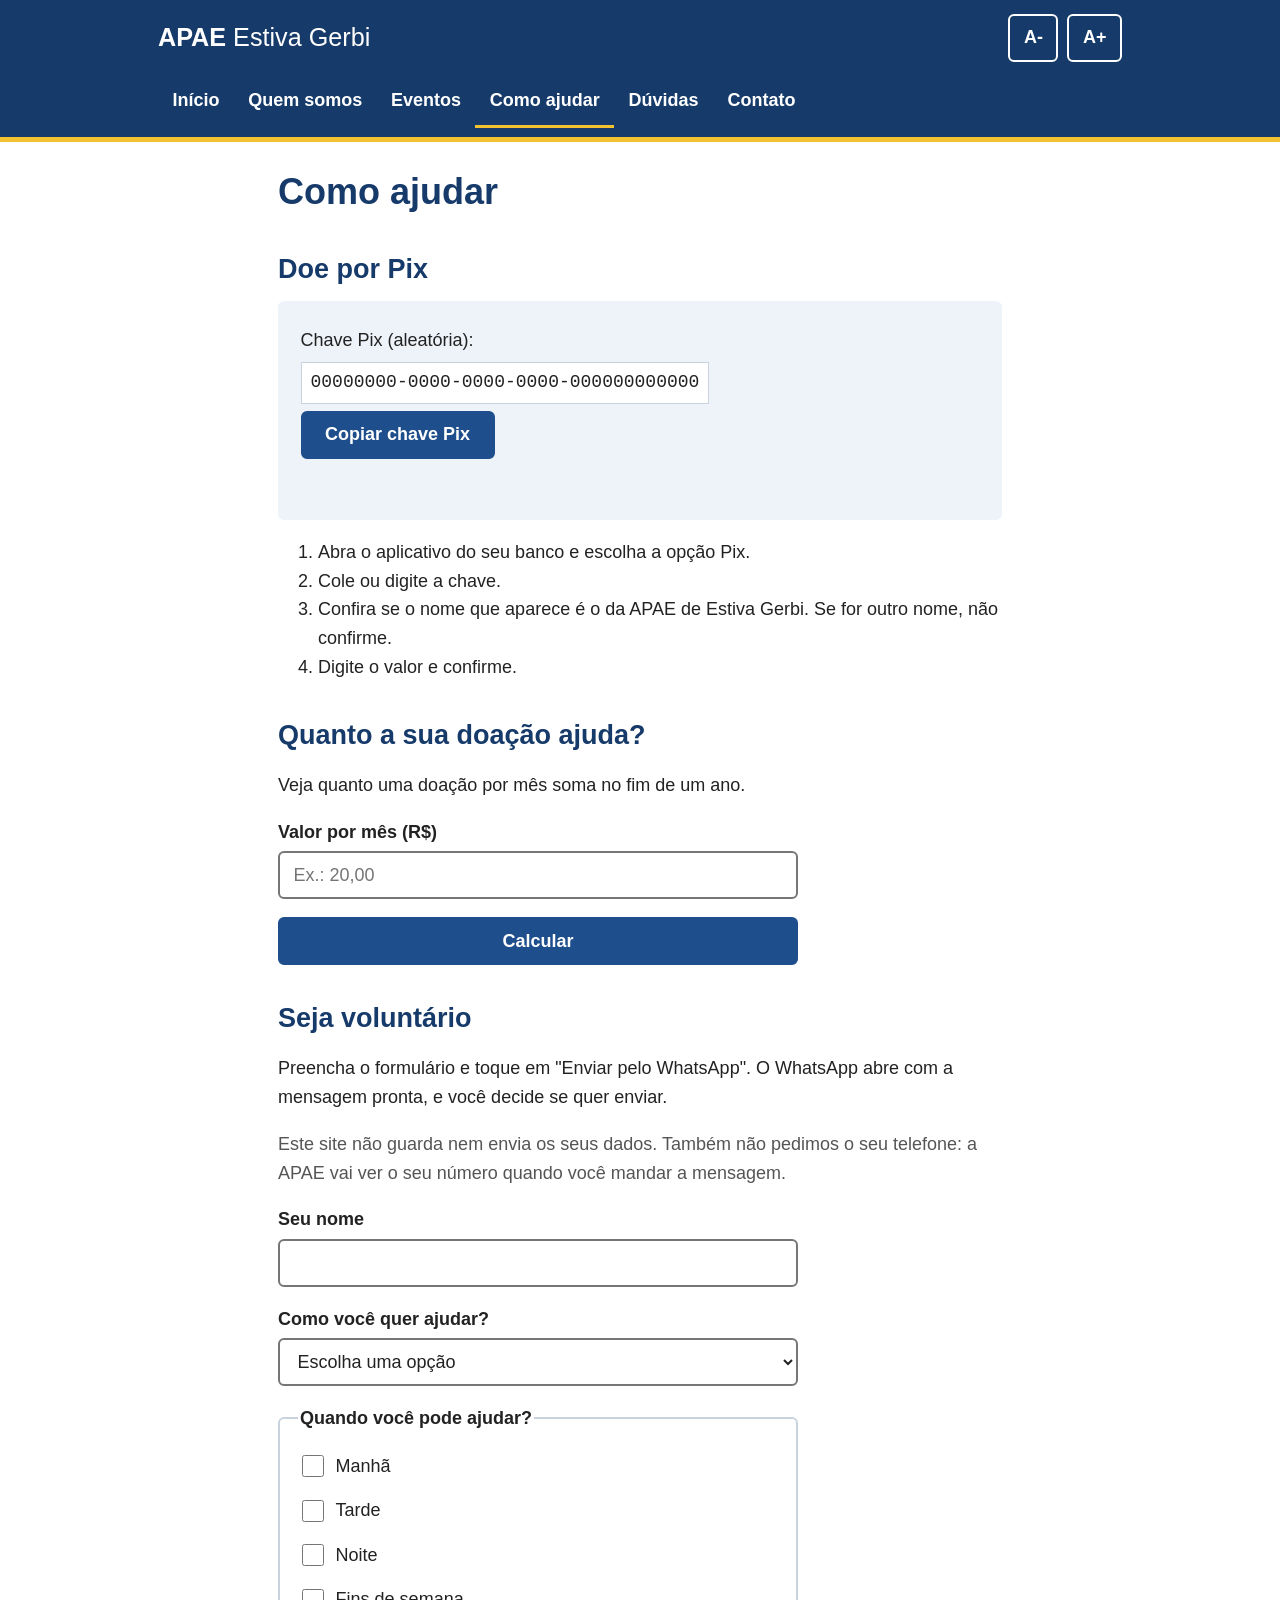
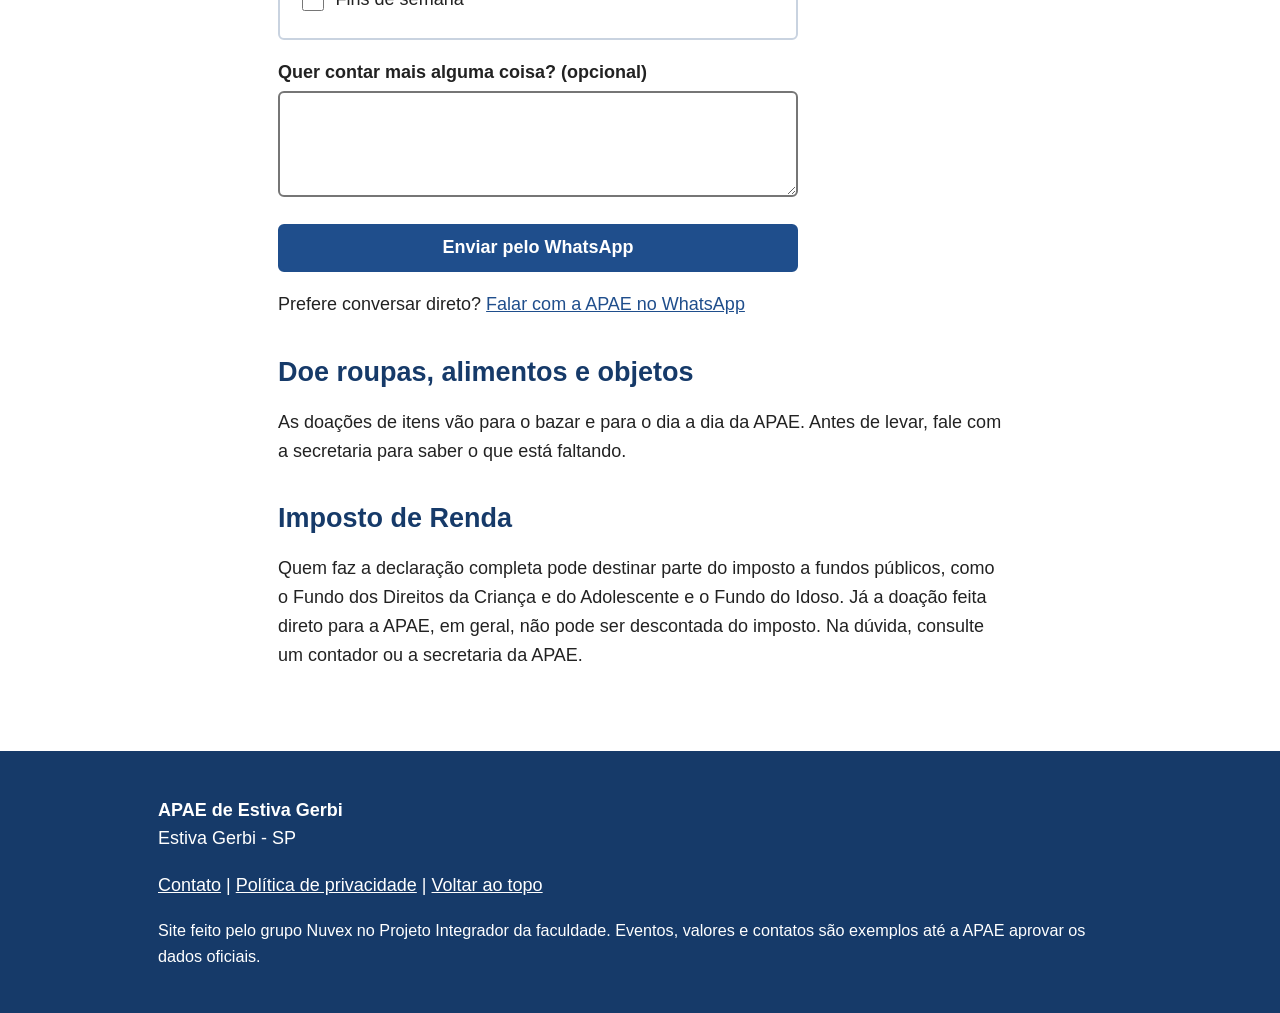
==== como-ajudar.html @ a3840a8c "feat: cria páginas do site da APAE com barra de meta, Pix e voluntário" ====
<!DOCTYPE html>
<html lang="pt-BR">
<head>
  <meta charset="UTF-8">
  <meta name="viewport" content="width=device-width, initial-scale=1.0">
  <title>Como ajudar - APAE Estiva Gerbi</title>
  <meta name="description" content="Doe por Pix, seja voluntário ou doe itens para a APAE de Estiva Gerbi.">
  <link rel="stylesheet" href="css/estilo.css">
</head>
<body>
  <a class="pular" href="#conteudo">Pular para o conteúdo</a>

  <header class="topo" id="topo">
    <div class="topo-linha">
      <a class="nome-site" href="index.html">APAE <span>Estiva Gerbi</span></a>

      <!-- Só aparecem se o JavaScript estiver funcionando -->
      <div class="letra" id="controle-letra" hidden>
        <button type="button" id="diminuir-letra" aria-label="Diminuir a letra">A-</button>
        <button type="button" id="aumentar-letra" aria-label="Aumentar a letra">A+</button>
      </div>
      <button type="button" class="botao-menu" id="botao-menu" aria-expanded="false" aria-controls="menu" hidden>Menu</button>
    </div>

    <nav aria-label="Menu principal">
      <ul class="menu" id="menu">
        <li><a href="index.html">Início</a></li>
        <li><a href="quem-somos.html">Quem somos</a></li>
        <li><a href="eventos.html">Eventos</a></li>
        <li><a href="como-ajudar.html" aria-current="page">Como ajudar</a></li>
        <li><a href="perguntas-frequentes.html">Dúvidas</a></li>
        <li><a href="contato.html">Contato</a></li>
      </ul>
    </nav>
  </header>

  <main id="conteudo">
    <div class="conteiner secao texto">
      <h1>Como ajudar</h1>

      <section id="pix">
        <h2>Doe por Pix</h2>
        <!-- ATENÇÃO: colocar aqui só a chave oficial, passada pela APAE.
             Qualquer troca da chave deve passar por revisão de outra pessoa do grupo (Pull Request). -->
        <div class="caixa-pix">
          <p>Chave Pix (aleatória):</p>
          <p><code class="chave" id="chave-pix">00000000-0000-0000-0000-000000000000</code></p>
          <button type="button" class="botao" id="copiar-pix" hidden>Copiar chave Pix</button>
          <p class="aviso" id="aviso-pix" role="status"></p>
        </div>
        <ol>
          <li>Abra o aplicativo do seu banco e escolha a opção Pix.</li>
          <li>Cole ou digite a chave.</li>
          <li>Confira se o nome que aparece é o da APAE de Estiva Gerbi. Se for outro nome, não confirme.</li>
          <li>Digite o valor e confirme.</li>
        </ol>
      </section>

      <section id="simulador" hidden>
        <h2>Quanto a sua doação ajuda?</h2>
        <p>Veja quanto uma doação por mês soma no fim de um ano.</p>
        <form id="form-simulador" class="formulario" novalidate>
          <div class="campo">
            <label for="valor-mensal">Valor por mês (R$)</label>
            <input type="text" id="valor-mensal" inputmode="decimal" placeholder="Ex.: 20,00" aria-describedby="erro-valor">
            <p class="erro" id="erro-valor"></p>
          </div>
          <button type="submit" class="botao">Calcular</button>
        </form>
        <p class="resultado" id="resultado-simulador" role="status"></p>
      </section>

      <section id="voluntario">
        <h2>Seja voluntário</h2>
        <p>Preencha o formulário e toque em "Enviar pelo WhatsApp". O WhatsApp abre com a mensagem pronta, e você decide se quer enviar.</p>
        <p class="nota">Este site não guarda nem envia os seus dados. Também não pedimos o seu telefone: a APAE vai ver o seu número quando você mandar a mensagem.</p>

        <form id="form-voluntario" class="formulario" novalidate hidden>
          <div class="campo">
            <label for="nome">Seu nome</label>
            <input type="text" id="nome" autocomplete="name" maxlength="80" aria-describedby="erro-nome">
            <p class="erro" id="erro-nome"></p>
          </div>

          <div class="campo">
            <label for="area">Como você quer ajudar?</label>
            <select id="area" aria-describedby="erro-area">
              <option value="">Escolha uma opção</option>
              <option>Nos eventos</option>
              <option>No bazar</option>
              <option>Na divulgação</option>
              <option>De outra forma</option>
            </select>
            <p class="erro" id="erro-area"></p>
          </div>

          <fieldset class="campo">
            <legend>Quando você pode ajudar?</legend>
            <label class="opcao"><input type="checkbox" name="periodo" value="manhã"> Manhã</label>
            <label class="opcao"><input type="checkbox" name="periodo" value="tarde"> Tarde</label>
            <label class="opcao"><input type="checkbox" name="periodo" value="noite"> Noite</label>
            <label class="opcao"><input type="checkbox" name="periodo" value="fins de semana"> Fins de semana</label>
            <p class="erro" id="erro-periodo"></p>
          </fieldset>

          <div class="campo">
            <label for="mensagem">Quer contar mais alguma coisa? (opcional)</label>
            <textarea id="mensagem" rows="4" maxlength="300"></textarea>
          </div>

          <button type="submit" class="botao">Enviar pelo WhatsApp</button>
        </form>

        <p>Prefere conversar direto? <a href="https://wa.me/" target="_blank" rel="noopener" data-whatsapp>Falar com a APAE no WhatsApp</a></p>
      </section>

      <section id="itens">
        <h2>Doe roupas, alimentos e objetos</h2>
        <p>As doações de itens vão para o bazar e para o dia a dia da APAE. Antes de levar, fale com a secretaria para saber o que está faltando.</p>
      </section>

      <section id="imposto-de-renda">
        <h2>Imposto de Renda</h2>
        <p>Quem faz a declaração completa pode destinar parte do imposto a fundos públicos, como o Fundo dos Direitos da Criança e do Adolescente e o Fundo do Idoso. Já a doação feita direto para a APAE, em geral, não pode ser descontada do imposto. Na dúvida, consulte um contador ou a secretaria da APAE.</p>
      </section>
    </div>
  </main>

  <footer class="rodape">
    <div class="conteiner">
      <p><strong>APAE de Estiva Gerbi</strong><br>Estiva Gerbi - SP</p>
      <p><a href="contato.html">Contato</a> | <a href="privacidade.html">Política de privacidade</a> | <a href="#topo">Voltar ao topo</a></p>
      <p class="pequeno">Site feito pelo grupo Nuvex no Projeto Integrador da faculdade. Eventos, valores e contatos são exemplos até a APAE aprovar os dados oficiais.</p>
    </div>
  </footer>

  <script src="js/principal.js" defer></script>
  <script src="js/doacao.js" defer></script>
  <script src="js/voluntario.js" defer></script>
</body>
</html>
---- css/estilo.css ----
/* Estilo do site da APAE.
   Público com muitos idosos: letra grande, bom contraste e botões fáceis de tocar. */

:root {
  --texto: #222;
  --texto-suave: #555;
  --fundo: #fff;
  --fundo-claro: #eef3f9;
  --azul: #1f4e8c;
  --azul-escuro: #163a69;
  --amarelo: #f2c230;
  --verde: #2e7d32;
  --vermelho: #b3261e;
  --borda: #c9d3e0;
}

/* Sem isso, display: flex/block do CSS ganharia do atributo hidden */
[hidden] {
  display: none !important;
}

* {
  box-sizing: border-box;
}

/* 112,5% = 18px. Os botões A+ e A- mudam esse valor e tudo em rem acompanha */
html {
  font-size: 112.5%;
}

body {
  margin: 0;
  font-family: Arial, Helvetica, sans-serif;
  font-size: 1rem;
  line-height: 1.6;
  color: var(--texto);
  background: var(--fundo);
}

h1,
h2,
h3 {
  line-height: 1.3;
  color: var(--azul-escuro);
}

h1 {
  font-size: 2rem;
  margin: 0 0 1rem;
}

h2 {
  font-size: 1.5rem;
  margin: 2rem 0 0.75rem;
}

h3 {
  font-size: 1.25rem;
  margin: 0 0 0.25rem;
}

a {
  color: var(--azul);
}

a:hover {
  color: var(--azul-escuro);
}

/* Contorno para quem navega pelo teclado (Tab) */
a:focus-visible,
button:focus-visible,
input:focus-visible,
select:focus-visible,
textarea:focus-visible,
summary:focus-visible {
  outline: 3px solid var(--azul);
  outline-offset: 2px;
}

.conteiner {
  max-width: 1000px;
  margin: 0 auto;
  padding: 0 1rem;
}

.secao {
  padding-top: 1.5rem;
  padding-bottom: 1.5rem;
}

/* Deixa o texto corrido numa largura confortável de ler */
.texto {
  max-width: 760px;
}

/* Link "Pular para o conteúdo": fica escondido até receber o foco do teclado */
.pular {
  position: absolute;
  left: -9999px;
}

.pular:focus {
  left: 1rem;
  top: 1rem;
  z-index: 10;
  padding: 0.5rem 1rem;
  background: var(--fundo);
}

/* ---------- Topo e menu ---------- */

.topo {
  background: var(--azul-escuro);
  border-bottom: 5px solid var(--amarelo);
}

.topo-linha {
  display: flex;
  flex-wrap: wrap;
  align-items: center;
  gap: 0.5rem;
  max-width: 1000px;
  margin: 0 auto;
  padding: 0.75rem 1rem;
}

.nome-site {
  margin-right: auto;
  font-size: 1.4rem;
  font-weight: bold;
  color: #fff;
  text-decoration: none;
}

.nome-site span {
  font-weight: normal;
}

.nome-site:hover {
  color: #fff;
}

.letra {
  display: flex;
  gap: 0.5rem;
}

.letra button,
.botao-menu {
  min-width: 48px;
  min-height: 48px;
  padding: 0.25rem 0.75rem;
  font-family: inherit;
  font-size: 1rem;
  font-weight: bold;
  color: #fff;
  background: transparent;
  border: 2px solid #fff;
  border-radius: 6px;
  cursor: pointer;
}

.letra button:disabled {
  opacity: 0.5;
  cursor: default;
}

.topo button:focus-visible,
.topo a:focus-visible {
  outline-color: var(--amarelo);
}

.menu {
  display: flex;
  flex-wrap: wrap;
  max-width: 1000px;
  margin: 0 auto;
  padding: 0 1rem 0.5rem;
  list-style: none;
}

.menu a {
  display: block;
  padding: 0.6rem 0.8rem;
  color: #fff;
  font-weight: bold;
  text-decoration: none;
  border-bottom: 3px solid transparent;
}

.menu a:hover {
  border-bottom-color: #fff;
}

.menu a[aria-current="page"] {
  border-bottom-color: var(--amarelo);
}

/* No celular o menu vira uma lista que abre no botão "Menu".
   A classe .js só existe se o JavaScript rodou; sem JS o menu fica sempre aberto. */
@media (max-width: 760px) {
  /* nome numa linha; A-, A+ e Menu na linha de baixo */
  .nome-site {
    flex-basis: 100%;
  }

  .botao-menu {
    margin-left: auto;
  }

  .js .menu {
    display: none;
    flex-direction: column;
  }

  .js .menu.aberto {
    display: flex;
  }
}

@media (min-width: 761px) {
  .botao-menu {
    display: none !important;
  }
}

/* ---------- Página inicial ---------- */

.abertura {
  padding: 2.5rem 0;
  background: var(--fundo-claro);
}

.chamada {
  max-width: 640px;
  font-size: 1.15rem;
}

.botoes {
  display: flex;
  flex-wrap: wrap;
  gap: 0.75rem;
}

.lista-ajuda {
  padding-left: 1.25rem;
}

.lista-ajuda li {
  margin-bottom: 0.75rem;
}

/* ---------- Botões ---------- */

.botao {
  display: inline-block;
  min-height: 48px;
  padding: 0.6rem 1.25rem;
  font-family: inherit;
  font-size: 1rem;
  font-weight: bold;
  color: #fff;
  text-decoration: none;
  background: var(--azul);
  border: 2px solid var(--azul);
  border-radius: 6px;
  cursor: pointer;
}

.botao:hover {
  color: #fff;
  background: var(--azul-escuro);
}

.botao-claro {
  color: var(--azul);
  background: #fff;
}

.botao-claro:hover {
  color: var(--azul-escuro);
  background: #fff;
}

/* ---------- Eventos e barra de meta ---------- */

.evento {
  margin-bottom: 1.5rem;
  padding: 1.25rem;
  border: 1px solid var(--borda);
  border-left: 6px solid var(--azul);
}

.evento p {
  margin: 0.4rem 0;
}

.evento-data {
  font-weight: bold;
}

.meta {
  margin: 1rem 0 0.5rem;
  max-width: 560px;
}

.meta p {
  margin: 0.2rem 0;
}

.meta-titulo {
  font-weight: bold;
}

.meta progress {
  width: 100%;
  height: 1.5rem;
  appearance: none;
  -webkit-appearance: none;
  border: 2px solid var(--azul);
  border-radius: 4px;
  background: #fff;
  overflow: hidden;
}

/* A barra precisa de regras separadas para Chrome/Edge (webkit) e Firefox (moz) */
.meta progress::-webkit-progress-bar {
  background: #fff;
}

.meta progress::-webkit-progress-value {
  background: var(--azul);
}

.meta progress::-moz-progress-bar {
  background: var(--azul);
}

.meta-atingida progress {
  border-color: var(--verde);
}

.meta-atingida progress::-webkit-progress-value {
  background: var(--verde);
}

.meta-atingida progress::-moz-progress-bar {
  background: var(--verde);
}

.meta-falta {
  color: var(--texto-suave);
}

.meta-atingida .meta-falta {
  font-weight: bold;
  color: var(--verde);
}

/* ---------- Como ajudar ---------- */

.caixa-pix {
  padding: 1rem 1.25rem;
  background: var(--fundo-claro);
  border-radius: 6px;
}

.caixa-pix p {
  margin: 0.4rem 0;
}

.chave {
  display: inline-block;
  padding: 0.3rem 0.5rem;
  font-size: 1rem;
  background: #fff;
  border: 1px solid var(--borda);
  word-break: break-all;
}

.aviso {
  min-height: 1.6em;
  font-weight: bold;
  color: var(--verde);
}

.resultado {
  font-size: 1.15rem;
  font-weight: bold;
}

.nota {
  color: var(--texto-suave);
}

.em-breve {
  padding: 0.75rem 1rem;
  color: var(--texto-suave);
  background: var(--fundo-claro);
  border-left: 4px solid var(--borda);
}

/* ---------- Formulários ---------- */

.formulario {
  display: grid;
  gap: 1rem;
  max-width: 520px;
  margin-bottom: 1rem;
}

.campo label,
.campo legend {
  display: block;
  margin-bottom: 0.25rem;
  font-weight: bold;
}

input[type="text"],
select,
textarea {
  width: 100%;
  min-height: 48px;
  padding: 0.5rem 0.75rem;
  font-family: inherit;
  font-size: 1rem;
  color: var(--texto);
  background: #fff;
  border: 2px solid #767676;
  border-radius: 6px;
}

fieldset {
  margin: 0;
  padding: 0.5rem 1rem 0.75rem;
  border: 2px solid var(--borda);
  border-radius: 6px;
}

.campo .opcao {
  display: flex;
  align-items: center;
  gap: 0.5rem;
  min-height: 40px;
  font-weight: normal;
}

.opcao input {
  width: 1.2rem;
  height: 1.2rem;
}

[aria-invalid="true"] {
  border-color: var(--vermelho);
}

.erro {
  margin: 0.25rem 0 0;
  font-weight: bold;
  color: var(--vermelho);
}

.erro:empty {
  display: none;
}

/* ---------- Perguntas frequentes ---------- */

details {
  margin-bottom: 0.75rem;
  padding: 0 1rem;
  border: 1px solid var(--borda);
  border-radius: 6px;
}

summary {
  padding: 0.75rem 0;
  font-weight: bold;
  cursor: pointer;
}

details[open] summary {
  color: var(--azul-escuro);
}

/* ---------- Contato ---------- */

.contatos dt {
  margin-top: 1rem;
  font-weight: bold;
}

.contatos dd {
  margin: 0;
}

/* ---------- Rodapé ---------- */

.rodape {
  margin-top: 2rem;
  padding: 1.5rem 0;
  color: #fff;
  background: var(--azul-escuro);
}

.rodape a {
  color: #fff;
}

.rodape a:focus-visible {
  outline-color: var(--amarelo);
}

.pequeno {
  font-size: 0.9rem;
}
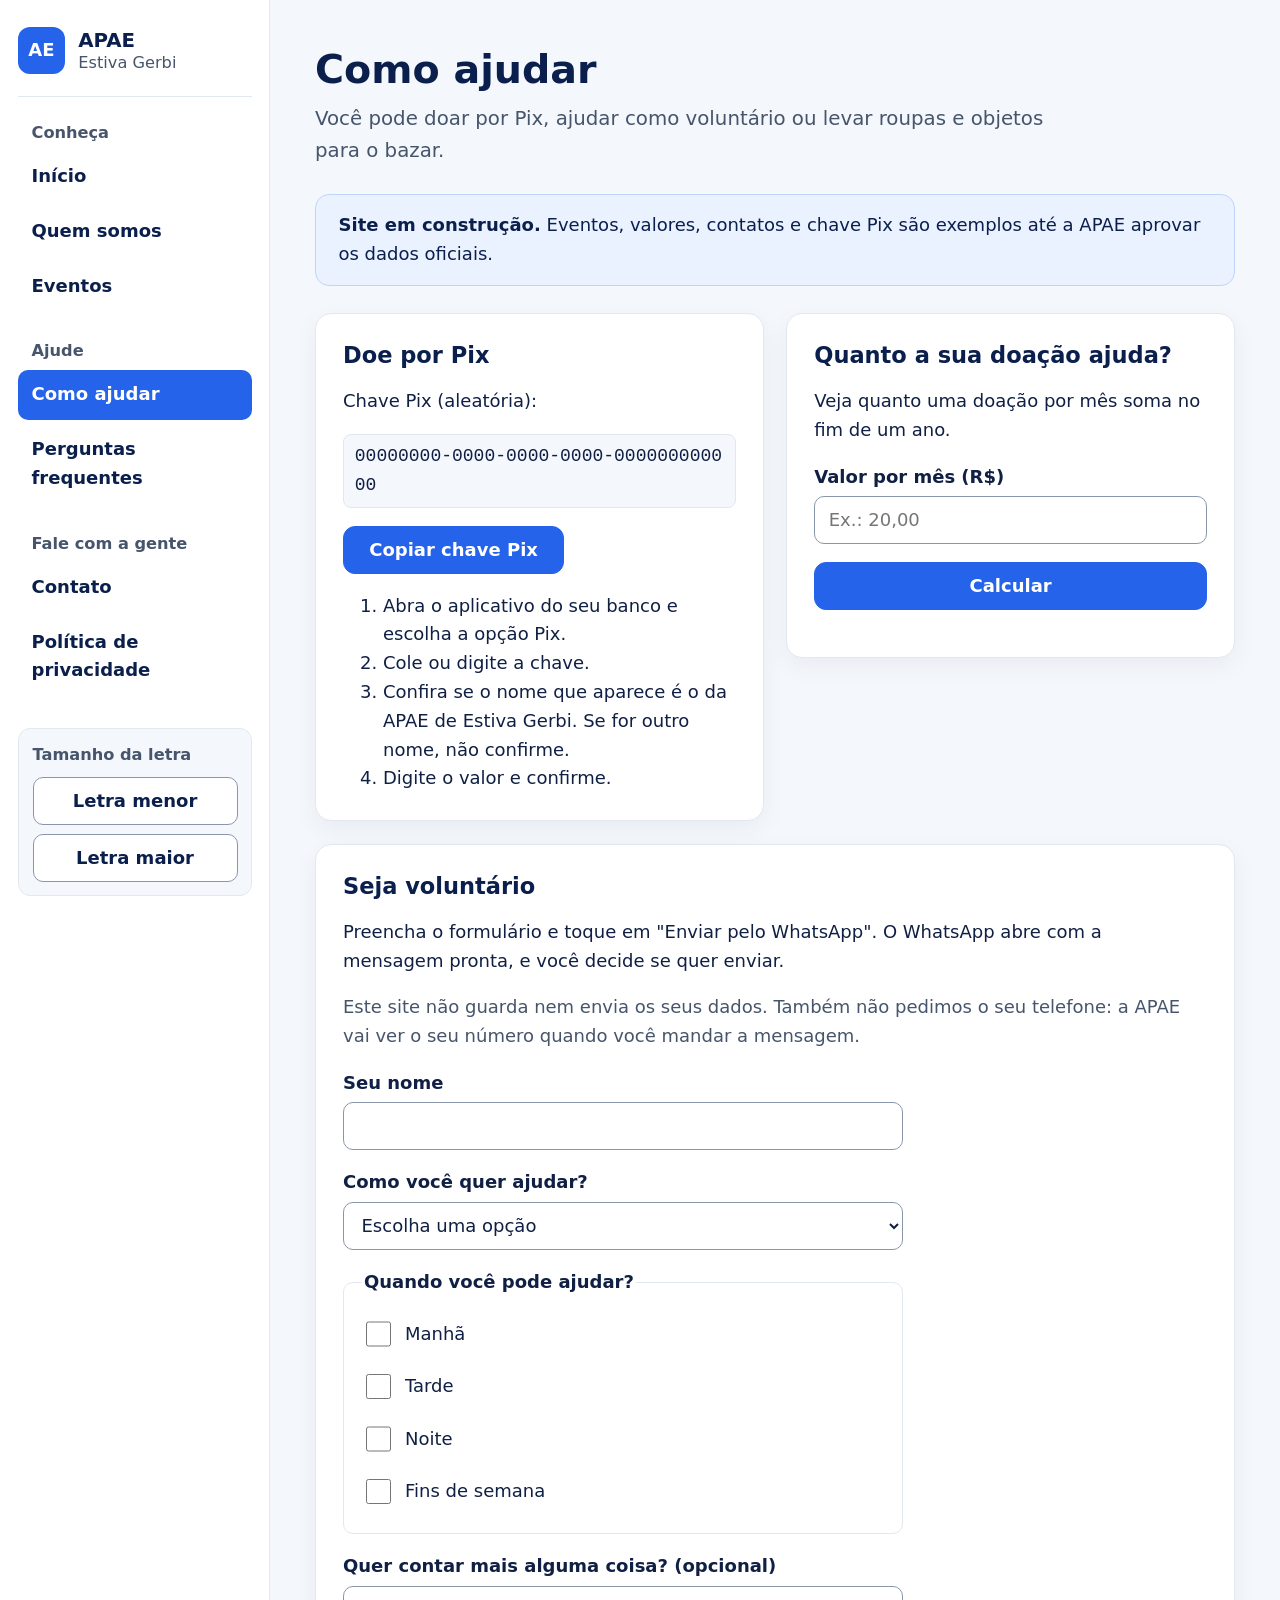
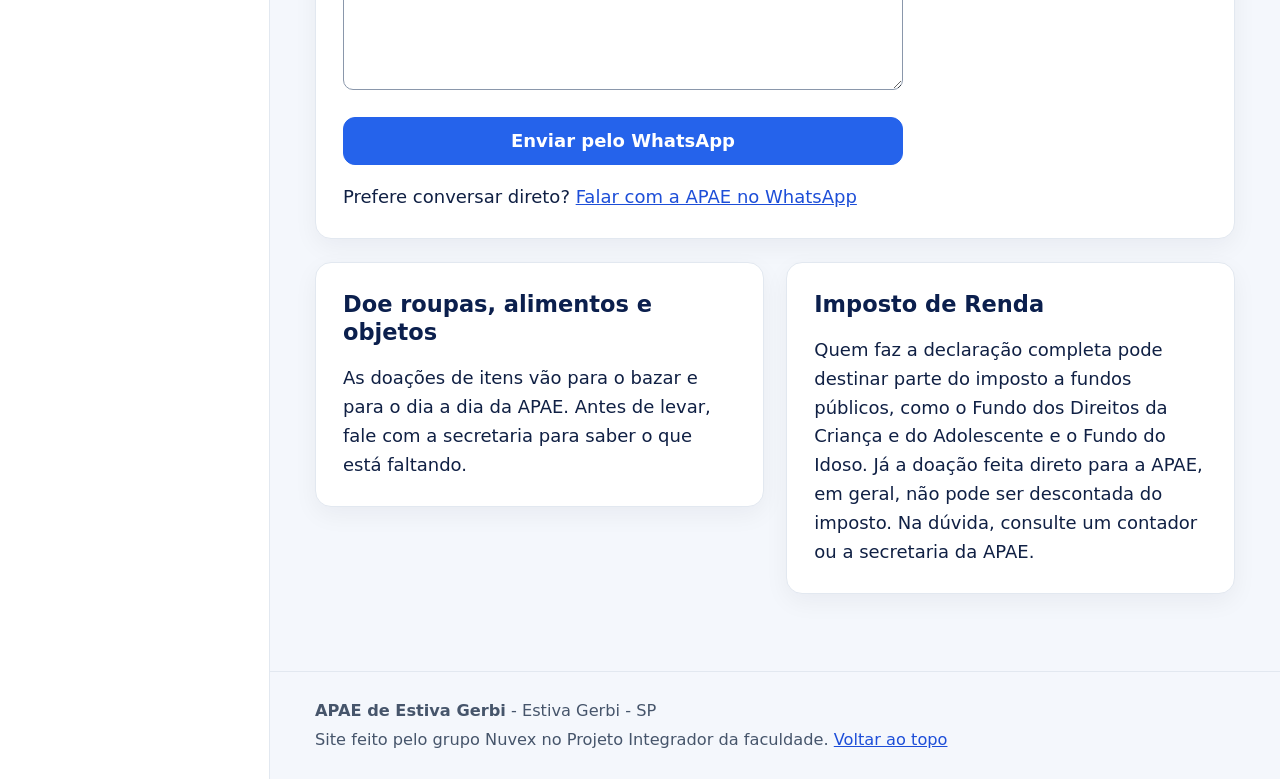
==== commit 304c1fc7: "feat: aplica visual com barra lateral e melhora a usabilidade do site - barra lateral clara com menu" ====
--- a/como-ajudar.html
+++ b/como-ajudar.html
@@ -7,132 +7,150 @@
   <meta name="description" content="Doe por Pix, seja voluntário ou doe itens para a APAE de Estiva Gerbi.">
   <link rel="stylesheet" href="css/estilo.css">
 </head>
-<body>
+<body id="topo">
   <a class="pular" href="#conteudo">Pular para o conteúdo</a>
 
-  <header class="topo" id="topo">
-    <div class="topo-linha">
-      <a class="nome-site" href="index.html">APAE <span>Estiva Gerbi</span></a>
+  <div class="app">
+    <aside class="barra-lateral">
+      <div class="barra-topo">
+        <a class="marca" href="index.html">
+          <span class="marca-simbolo" aria-hidden="true">AE</span>
+          <span class="marca-nome">APAE<small>Estiva Gerbi</small></span>
+        </a>
+        <button type="button" class="botao-menu" id="botao-menu" aria-expanded="false" aria-controls="menu" hidden><span class="icone-menu" aria-hidden="true"></span> Menu</button>
+      </div>
 
-      <!-- Só aparecem se o JavaScript estiver funcionando -->
-      <div class="letra" id="controle-letra" hidden>
-        <button type="button" id="diminuir-letra" aria-label="Diminuir a letra">A-</button>
-        <button type="button" id="aumentar-letra" aria-label="Aumentar a letra">A+</button>
-      </div>
-      <button type="button" class="botao-menu" id="botao-menu" aria-expanded="false" aria-controls="menu" hidden>Menu</button>
+      <nav class="menu" id="menu" aria-label="Menu principal">
+        <p class="grupo">Conheça</p>
+        <ul>
+          <li><a href="index.html">Início</a></li>
+          <li><a href="quem-somos.html">Quem somos</a></li>
+          <li><a href="eventos.html">Eventos</a></li>
+        </ul>
+        <p class="grupo">Ajude</p>
+        <ul>
+          <li><a href="como-ajudar.html" aria-current="page">Como ajudar</a></li>
+          <li><a href="perguntas-frequentes.html">Perguntas frequentes</a></li>
+        </ul>
+        <p class="grupo">Fale com a gente</p>
+        <ul>
+          <li><a href="contato.html">Contato</a></li>
+          <li><a href="privacidade.html">Política de privacidade</a></li>
+        </ul>
+
+        <!-- Só aparece se o JavaScript estiver funcionando -->
+        <div class="letra" id="controle-letra" hidden>
+          <p>Tamanho da letra</p>
+          <div>
+            <button type="button" id="diminuir-letra">Letra menor</button>
+            <button type="button" id="aumentar-letra">Letra maior</button>
+          </div>
+        </div>
+      </nav>
+    </aside>
+
+    <div class="area">
+      <main id="conteudo">
+        <h1>Como ajudar</h1>
+        <p class="resumo">Você pode doar por Pix, ajudar como voluntário ou levar roupas e objetos para o bazar.</p>
+
+        <p class="banner" role="note"><strong>Site em construção.</strong> Eventos, valores, contatos e chave Pix são exemplos até a APAE aprovar os dados oficiais.</p>
+
+        <div class="duas-colunas">
+          <section class="cartao" id="pix">
+            <h2>Doe por Pix</h2>
+            <!-- ATENÇÃO: colocar aqui só a chave oficial, passada pela APAE.
+                 Qualquer troca da chave deve passar por revisão de outra pessoa do grupo (Pull Request). -->
+            <p>Chave Pix (aleatória):</p>
+            <p><code class="chave" id="chave-pix">00000000-0000-0000-0000-000000000000</code></p>
+            <button type="button" class="botao" id="copiar-pix" hidden>Copiar chave Pix</button>
+            <p class="aviso" id="aviso-pix" role="status"></p>
+            <ol>
+              <li>Abra o aplicativo do seu banco e escolha a opção Pix.</li>
+              <li>Cole ou digite a chave.</li>
+              <li>Confira se o nome que aparece é o da APAE de Estiva Gerbi. Se for outro nome, não confirme.</li>
+              <li>Digite o valor e confirme.</li>
+            </ol>
+          </section>
+
+          <section class="cartao" id="simulador" hidden>
+            <h2>Quanto a sua doação ajuda?</h2>
+            <p>Veja quanto uma doação por mês soma no fim de um ano.</p>
+            <form id="form-simulador" class="formulario" novalidate>
+              <div class="campo">
+                <label for="valor-mensal">Valor por mês (R$)</label>
+                <input type="text" id="valor-mensal" inputmode="decimal" placeholder="Ex.: 20,00" aria-describedby="erro-valor">
+                <p class="erro" id="erro-valor"></p>
+              </div>
+              <button type="submit" class="botao">Calcular</button>
+            </form>
+            <p class="resultado" id="resultado-simulador" role="status"></p>
+          </section>
+        </div>
+
+        <section class="cartao" id="voluntario">
+          <h2>Seja voluntário</h2>
+          <p>Preencha o formulário e toque em "Enviar pelo WhatsApp". O WhatsApp abre com a mensagem pronta, e você decide se quer enviar.</p>
+          <p class="nota">Este site não guarda nem envia os seus dados. Também não pedimos o seu telefone: a APAE vai ver o seu número quando você mandar a mensagem.</p>
+
+          <form id="form-voluntario" class="formulario" novalidate hidden>
+            <div class="campo">
+              <label for="nome">Seu nome</label>
+              <input type="text" id="nome" autocomplete="name" maxlength="80" aria-describedby="erro-nome">
+              <p class="erro" id="erro-nome"></p>
+            </div>
+
+            <div class="campo">
+              <label for="area">Como você quer ajudar?</label>
+              <select id="area" aria-describedby="erro-area">
+                <option value="">Escolha uma opção</option>
+                <option>Nos eventos</option>
+                <option>No bazar</option>
+                <option>Na divulgação</option>
+                <option>De outra forma</option>
+              </select>
+              <p class="erro" id="erro-area"></p>
+            </div>
+
+            <fieldset class="campo">
+              <legend>Quando você pode ajudar?</legend>
+              <label class="opcao"><input type="checkbox" name="periodo" value="manhã"> Manhã</label>
+              <label class="opcao"><input type="checkbox" name="periodo" value="tarde"> Tarde</label>
+              <label class="opcao"><input type="checkbox" name="periodo" value="noite"> Noite</label>
+              <label class="opcao"><input type="checkbox" name="periodo" value="fins de semana"> Fins de semana</label>
+              <p class="erro" id="erro-periodo"></p>
+            </fieldset>
+
+            <div class="campo">
+              <label for="mensagem">Quer contar mais alguma coisa? (opcional)</label>
+              <textarea id="mensagem" rows="4" maxlength="300"></textarea>
+            </div>
+
+            <button type="submit" class="botao">Enviar pelo WhatsApp</button>
+          </form>
+
+          <p>Prefere conversar direto? <a href="https://wa.me/" target="_blank" rel="noopener" data-whatsapp>Falar com a APAE no WhatsApp</a></p>
+        </section>
+
+        <div class="duas-colunas">
+          <section class="cartao" id="itens">
+            <h2>Doe roupas, alimentos e objetos</h2>
+            <p>As doações de itens vão para o bazar e para o dia a dia da APAE. Antes de levar, fale com a secretaria para saber o que está faltando.</p>
+          </section>
+
+          <section class="cartao" id="imposto-de-renda">
+            <h2>Imposto de Renda</h2>
+            <p>Quem faz a declaração completa pode destinar parte do imposto a fundos públicos, como o Fundo dos Direitos da Criança e do Adolescente e o Fundo do Idoso. Já a doação feita direto para a APAE, em geral, não pode ser descontada do imposto. Na dúvida, consulte um contador ou a secretaria da APAE.</p>
+          </section>
+        </div>
+      </main>
+
+      <footer class="rodape">
+        <p><strong>APAE de Estiva Gerbi</strong> - Estiva Gerbi - SP</p>
+        <p>Site feito pelo grupo Nuvex no Projeto Integrador da faculdade. <a href="#topo">Voltar ao topo</a></p>
+      </footer>
     </div>
-
-    <nav aria-label="Menu principal">
-      <ul class="menu" id="menu">
-        <li><a href="index.html">Início</a></li>
-        <li><a href="quem-somos.html">Quem somos</a></li>
-        <li><a href="eventos.html">Eventos</a></li>
-        <li><a href="como-ajudar.html" aria-current="page">Como ajudar</a></li>
-        <li><a href="perguntas-frequentes.html">Dúvidas</a></li>
-        <li><a href="contato.html">Contato</a></li>
-      </ul>
-    </nav>
-  </header>
-
-  <main id="conteudo">
-    <div class="conteiner secao texto">
-      <h1>Como ajudar</h1>
-
-      <section id="pix">
-        <h2>Doe por Pix</h2>
-        <!-- ATENÇÃO: colocar aqui só a chave oficial, passada pela APAE.
-             Qualquer troca da chave deve passar por revisão de outra pessoa do grupo (Pull Request). -->
-        <div class="caixa-pix">
-          <p>Chave Pix (aleatória):</p>
-          <p><code class="chave" id="chave-pix">00000000-0000-0000-0000-000000000000</code></p>
-          <button type="button" class="botao" id="copiar-pix" hidden>Copiar chave Pix</button>
-          <p class="aviso" id="aviso-pix" role="status"></p>
-        </div>
-        <ol>
-          <li>Abra o aplicativo do seu banco e escolha a opção Pix.</li>
-          <li>Cole ou digite a chave.</li>
-          <li>Confira se o nome que aparece é o da APAE de Estiva Gerbi. Se for outro nome, não confirme.</li>
-          <li>Digite o valor e confirme.</li>
-        </ol>
-      </section>
-
-      <section id="simulador" hidden>
-        <h2>Quanto a sua doação ajuda?</h2>
-        <p>Veja quanto uma doação por mês soma no fim de um ano.</p>
-        <form id="form-simulador" class="formulario" novalidate>
-          <div class="campo">
-            <label for="valor-mensal">Valor por mês (R$)</label>
-            <input type="text" id="valor-mensal" inputmode="decimal" placeholder="Ex.: 20,00" aria-describedby="erro-valor">
-            <p class="erro" id="erro-valor"></p>
-          </div>
-          <button type="submit" class="botao">Calcular</button>
-        </form>
-        <p class="resultado" id="resultado-simulador" role="status"></p>
-      </section>
-
-      <section id="voluntario">
-        <h2>Seja voluntário</h2>
-        <p>Preencha o formulário e toque em "Enviar pelo WhatsApp". O WhatsApp abre com a mensagem pronta, e você decide se quer enviar.</p>
-        <p class="nota">Este site não guarda nem envia os seus dados. Também não pedimos o seu telefone: a APAE vai ver o seu número quando você mandar a mensagem.</p>
-
-        <form id="form-voluntario" class="formulario" novalidate hidden>
-          <div class="campo">
-            <label for="nome">Seu nome</label>
-            <input type="text" id="nome" autocomplete="name" maxlength="80" aria-describedby="erro-nome">
-            <p class="erro" id="erro-nome"></p>
-          </div>
-
-          <div class="campo">
-            <label for="area">Como você quer ajudar?</label>
-            <select id="area" aria-describedby="erro-area">
-              <option value="">Escolha uma opção</option>
-              <option>Nos eventos</option>
-              <option>No bazar</option>
-              <option>Na divulgação</option>
-              <option>De outra forma</option>
-            </select>
-            <p class="erro" id="erro-area"></p>
-          </div>
-
-          <fieldset class="campo">
-            <legend>Quando você pode ajudar?</legend>
-            <label class="opcao"><input type="checkbox" name="periodo" value="manhã"> Manhã</label>
-            <label class="opcao"><input type="checkbox" name="periodo" value="tarde"> Tarde</label>
-            <label class="opcao"><input type="checkbox" name="periodo" value="noite"> Noite</label>
-            <label class="opcao"><input type="checkbox" name="periodo" value="fins de semana"> Fins de semana</label>
-            <p class="erro" id="erro-periodo"></p>
-          </fieldset>
-
-          <div class="campo">
-            <label for="mensagem">Quer contar mais alguma coisa? (opcional)</label>
-            <textarea id="mensagem" rows="4" maxlength="300"></textarea>
-          </div>
-
-          <button type="submit" class="botao">Enviar pelo WhatsApp</button>
-        </form>
-
-        <p>Prefere conversar direto? <a href="https://wa.me/" target="_blank" rel="noopener" data-whatsapp>Falar com a APAE no WhatsApp</a></p>
-      </section>
-
-      <section id="itens">
-        <h2>Doe roupas, alimentos e objetos</h2>
-        <p>As doações de itens vão para o bazar e para o dia a dia da APAE. Antes de levar, fale com a secretaria para saber o que está faltando.</p>
-      </section>
-
-      <section id="imposto-de-renda">
-        <h2>Imposto de Renda</h2>
-        <p>Quem faz a declaração completa pode destinar parte do imposto a fundos públicos, como o Fundo dos Direitos da Criança e do Adolescente e o Fundo do Idoso. Já a doação feita direto para a APAE, em geral, não pode ser descontada do imposto. Na dúvida, consulte um contador ou a secretaria da APAE.</p>
-      </section>
-    </div>
-  </main>
-
-  <footer class="rodape">
-    <div class="conteiner">
-      <p><strong>APAE de Estiva Gerbi</strong><br>Estiva Gerbi - SP</p>
-      <p><a href="contato.html">Contato</a> | <a href="privacidade.html">Política de privacidade</a> | <a href="#topo">Voltar ao topo</a></p>
-      <p class="pequeno">Site feito pelo grupo Nuvex no Projeto Integrador da faculdade. Eventos, valores e contatos são exemplos até a APAE aprovar os dados oficiais.</p>
-    </div>
-  </footer>
+  </div>
 
   <script src="js/principal.js" defer></script>
   <script src="js/doacao.js" defer></script>
--- a/css/estilo.css
+++ b/css/estilo.css
@@ -1,17 +1,26 @@
 /* Estilo do site da APAE.
-   Público com muitos idosos: letra grande, bom contraste e botões fáceis de tocar. */
+   Layout com barra lateral clara, cartões e banner, em tons de azul.
+   Público com muitos idosos e pessoas que usam pouco a internet:
+   letra grande, bom contraste, nada em maiúsculas e áreas grandes para tocar. */
 
 :root {
-  --texto: #222;
-  --texto-suave: #555;
-  --fundo: #fff;
-  --fundo-claro: #eef3f9;
-  --azul: #1f4e8c;
-  --azul-escuro: #163a69;
-  --amarelo: #f2c230;
-  --verde: #2e7d32;
-  --vermelho: #b3261e;
-  --borda: #c9d3e0;
+  --azul: #2563eb;
+  --azul-escuro: #1d4ed8;
+  --azul-claro: #eaf2ff;
+  --azul-borda: #bfd4fb;
+  --marinho: #0b1f4d;
+  --fundo: #f4f7fc;
+  --branco: #ffffff;
+  --borda: #e2e8f0;
+  --borda-campo: #8a97ab;
+  --texto: #102044;
+  --texto-suave: #46556b;
+  --verde: #027a48;
+  --verde-fundo: #ecfdf3;
+  --vermelho: #b42318;
+  --raio: 16px;
+  --sombra: 0 8px 24px rgba(15, 23, 42, 0.05);
+  --largura-lateral: 270px;
 }
 
 /* Sem isso, display: flex/block do CSS ganharia do atributo hidden */
@@ -23,14 +32,15 @@
   box-sizing: border-box;
 }
 
-/* 112,5% = 18px. Os botões A+ e A- mudam esse valor e tudo em rem acompanha */
+/* 112,5% = 18px. Os botões "Letra maior" e "Letra menor" mudam esse valor
+   e tudo o que está em rem acompanha */
 html {
   font-size: 112.5%;
 }
 
 body {
   margin: 0;
-  font-family: Arial, Helvetica, sans-serif;
+  font-family: "Segoe UI", system-ui, -apple-system, Arial, sans-serif;
   font-size: 1rem;
   line-height: 1.6;
   color: var(--texto);
@@ -40,58 +50,37 @@
 h1,
 h2,
 h3 {
-  line-height: 1.3;
+  line-height: 1.25;
+  color: var(--marinho);
+}
+
+h1 {
+  margin: 0 0 0.5rem;
+  font-size: 2.2rem;
+}
+
+h2 {
+  margin: 2rem 0 1rem;
+  font-size: 1.4rem;
+}
+
+h3 {
+  margin: 0;
+  font-size: 1.2rem;
+}
+
+a {
   color: var(--azul-escuro);
 }
 
-h1 {
-  font-size: 2rem;
-  margin: 0 0 1rem;
-}
-
-h2 {
-  font-size: 1.5rem;
-  margin: 2rem 0 0.75rem;
-}
-
-h3 {
-  font-size: 1.25rem;
-  margin: 0 0 0.25rem;
-}
-
-a {
-  color: var(--azul);
-}
-
 a:hover {
-  color: var(--azul-escuro);
+  color: var(--marinho);
 }
 
 /* Contorno para quem navega pelo teclado (Tab) */
-a:focus-visible,
-button:focus-visible,
-input:focus-visible,
-select:focus-visible,
-textarea:focus-visible,
-summary:focus-visible {
+:focus-visible {
   outline: 3px solid var(--azul);
   outline-offset: 2px;
-}
-
-.conteiner {
-  max-width: 1000px;
-  margin: 0 auto;
-  padding: 0 1rem;
-}
-
-.secao {
-  padding-top: 1.5rem;
-  padding-bottom: 1.5rem;
-}
-
-/* Deixa o texto corrido numa largura confortável de ler */
-.texto {
-  max-width: 760px;
 }
 
 /* Link "Pular para o conteúdo": fica escondido até receber o foco do teclado */
@@ -105,150 +94,319 @@
   top: 1rem;
   z-index: 10;
   padding: 0.5rem 1rem;
+  color: #fff;
+  background: var(--marinho);
+  border-radius: 8px;
+}
+
+/* ---------- Estrutura: barra lateral + área principal ---------- */
+
+/* O fundo branco do lado esquerdo (com a linha da borda) faz a barra lateral
+   "continuar" até o fim da página, mesmo quando o conteúdo é mais comprido que a tela */
+.app {
+  display: flex;
+  min-height: 100vh;
+  background: linear-gradient(90deg,
+    var(--branco) calc(var(--largura-lateral) - 1px),
+    var(--borda) calc(var(--largura-lateral) - 1px),
+    var(--borda) var(--largura-lateral),
+    var(--fundo) var(--largura-lateral));
+}
+
+.barra-lateral {
+  display: flex;
+  flex-direction: column;
+  flex: none;
+  width: var(--largura-lateral);
+  padding: 1.5rem 1rem;
+}
+
+/* Só fica parada na tela se a tela for alta o bastante para mostrar
+   o menu inteiro. Em notebook com tela baixa, ela rola junto com a página,
+   para os botões de letra nunca ficarem escondidos. */
+@media (min-width: 901px) and (min-height: 860px) {
+  .barra-lateral {
+    position: sticky;
+    top: 0;
+    height: 100vh;
+  }
+
+  .letra {
+    margin-top: auto;
+  }
+}
+
+.area {
+  display: flex;
+  flex-direction: column;
+  flex: 1;
+  min-width: 0;
+}
+
+main {
+  flex: 1;
+  width: 100%;
+  max-width: 1150px;
+  padding: 2.5rem 2.5rem 3rem;
+}
+
+/* ---------- Barra lateral ---------- */
+
+.barra-topo {
+  display: flex;
+  align-items: center;
+  justify-content: space-between;
+  gap: 0.5rem;
+  padding-bottom: 1.25rem;
+  border-bottom: 1px solid var(--borda);
+}
+
+.marca {
+  display: flex;
+  align-items: center;
+  gap: 0.75rem;
+  color: var(--marinho);
+  text-decoration: none;
+}
+
+.marca-simbolo {
+  display: flex;
+  align-items: center;
+  justify-content: center;
+  width: 2.6rem;
+  height: 2.6rem;
+  font-weight: bold;
+  color: #fff;
+  background: var(--azul);
+  border-radius: 12px;
+}
+
+.marca-nome {
+  display: flex;
+  flex-direction: column;
+  font-size: 1.1rem;
+  font-weight: bold;
+  line-height: 1.2;
+}
+
+.marca-nome small {
+  font-size: 0.9rem;
+  font-weight: normal;
+  color: var(--texto-suave);
+}
+
+.menu {
+  display: flex;
+  flex-direction: column;
+  flex: 1;
+}
+
+.menu .grupo {
+  margin: 1.25rem 0.75rem 0.3rem;
+  font-size: 0.9rem;
+  font-weight: bold;
+  color: var(--texto-suave);
+}
+
+.menu ul {
+  margin: 0;
+  padding: 0;
+  list-style: none;
+}
+
+.menu a {
+  display: block;
+  margin-bottom: 0.25rem;
+  padding: 0.6rem 0.75rem;
+  font-weight: 600;
+  color: var(--marinho);
+  text-decoration: none;
+  border-radius: 10px;
+}
+
+.menu a:hover {
+  background: var(--azul-claro);
+}
+
+/* Página atual: azul cheio, fácil de ver onde a pessoa está */
+.menu a[aria-current="page"] {
+  color: #fff;
+  background: var(--azul);
+}
+
+/* Caixa do tamanho da letra, no pé da barra lateral */
+.letra {
+  margin-top: 1.5rem;
+  padding: 0.75rem;
   background: var(--fundo);
-}
-
-/* ---------- Topo e menu ---------- */
-
-.topo {
-  background: var(--azul-escuro);
-  border-bottom: 5px solid var(--amarelo);
-}
-
-.topo-linha {
-  display: flex;
-  flex-wrap: wrap;
-  align-items: center;
-  gap: 0.5rem;
-  max-width: 1000px;
-  margin: 0 auto;
-  padding: 0.75rem 1rem;
-}
-
-.nome-site {
-  margin-right: auto;
-  font-size: 1.4rem;
-  font-weight: bold;
-  color: #fff;
-  text-decoration: none;
-}
-
-.nome-site span {
-  font-weight: normal;
-}
-
-.nome-site:hover {
-  color: #fff;
-}
-
-.letra {
-  display: flex;
+  border: 1px solid var(--borda);
+  border-radius: 12px;
+}
+
+.letra p {
+  margin: 0 0 0.5rem;
+  font-size: 0.9rem;
+  font-weight: bold;
+  color: var(--texto-suave);
+}
+
+.letra div {
+  display: flex;
+  flex-direction: column;
   gap: 0.5rem;
 }
 
 .letra button,
 .botao-menu {
-  min-width: 48px;
   min-height: 48px;
-  padding: 0.25rem 0.75rem;
+  padding: 0.25rem 1rem;
   font-family: inherit;
   font-size: 1rem;
   font-weight: bold;
-  color: #fff;
-  background: transparent;
-  border: 2px solid #fff;
-  border-radius: 6px;
+  color: var(--marinho);
+  background: var(--branco);
+  border: 1px solid var(--borda-campo);
+  border-radius: 10px;
   cursor: pointer;
 }
 
+.letra button:hover,
+.botao-menu:hover {
+  background: var(--azul-claro);
+}
+
 .letra button:disabled {
-  opacity: 0.5;
+  opacity: 0.45;
   cursor: default;
 }
 
-.topo button:focus-visible,
-.topo a:focus-visible {
-  outline-color: var(--amarelo);
-}
-
-.menu {
-  display: flex;
-  flex-wrap: wrap;
-  max-width: 1000px;
-  margin: 0 auto;
-  padding: 0 1rem 0.5rem;
-  list-style: none;
-}
-
-.menu a {
-  display: block;
-  padding: 0.6rem 0.8rem;
-  color: #fff;
-  font-weight: bold;
-  text-decoration: none;
-  border-bottom: 3px solid transparent;
-}
-
-.menu a:hover {
-  border-bottom-color: #fff;
-}
-
-.menu a[aria-current="page"] {
-  border-bottom-color: var(--amarelo);
-}
-
-/* No celular o menu vira uma lista que abre no botão "Menu".
+/* Ícone de três linhas do botão Menu, feito só com CSS */
+.icone-menu {
+  display: inline-block;
+  width: 1.1rem;
+  height: 2px;
+  margin: 0 0.4rem 0.25rem 0;
+  vertical-align: middle;
+  background: currentColor;
+  box-shadow: 0 -6px 0 currentColor, 0 6px 0 currentColor;
+}
+
+/* Telas menores: a barra lateral vira uma barra no topo,
+   e o menu abre e fecha no botão "Menu".
    A classe .js só existe se o JavaScript rodou; sem JS o menu fica sempre aberto. */
-@media (max-width: 760px) {
-  /* nome numa linha; A-, A+ e Menu na linha de baixo */
-  .nome-site {
-    flex-basis: 100%;
-  }
-
-  .botao-menu {
-    margin-left: auto;
+@media (max-width: 900px) {
+  .app {
+    flex-direction: column;
+    background: var(--fundo);
+  }
+
+  .barra-lateral {
+    position: static;
+    width: 100%;
+    height: auto;
+    padding: 0.75rem 1rem;
+    background: var(--branco);
+    border-bottom: 1px solid var(--borda);
+  }
+
+  .barra-topo {
+    padding-bottom: 0;
+    border-bottom: 0;
   }
 
   .js .menu {
     display: none;
-    flex-direction: column;
   }
 
   .js .menu.aberto {
     display: flex;
-  }
-}
-
-@media (min-width: 761px) {
+    padding-bottom: 0.5rem;
+  }
+
+  .letra {
+    margin-top: 1rem;
+  }
+
+  main {
+    padding: 1.5rem 1rem 2rem;
+  }
+
+  h1 {
+    font-size: 1.9rem;
+  }
+}
+
+@media (min-width: 901px) {
   .botao-menu {
     display: none !important;
   }
 }
 
-/* ---------- Página inicial ---------- */
-
-.abertura {
-  padding: 2.5rem 0;
-  background: var(--fundo-claro);
-}
-
-.chamada {
-  max-width: 640px;
-  font-size: 1.15rem;
-}
-
-.botoes {
-  display: flex;
-  flex-wrap: wrap;
-  gap: 0.75rem;
-}
-
-.lista-ajuda {
-  padding-left: 1.25rem;
-}
-
-.lista-ajuda li {
-  margin-bottom: 0.75rem;
+/* ---------- Topo das páginas ---------- */
+
+.resumo {
+  max-width: 760px;
+  margin: 0 0 1.5rem;
+  font-size: 1.1rem;
+  color: var(--texto-suave);
+}
+
+/* Banner informativo (aviso de site em construção) */
+.banner {
+  margin: 0 0 1.5rem;
+  padding: 0.9rem 1.25rem;
+  color: var(--marinho);
+  background: var(--azul-claro);
+  border: 1px solid var(--azul-borda);
+  border-radius: 14px;
+}
+
+/* ---------- Atalhos da página inicial ---------- */
+
+.atalhos {
+  display: grid;
+  gap: 1rem;
+  margin: 0;
+  padding: 0;
+  list-style: none;
+}
+
+@media (min-width: 700px) {
+  .atalhos {
+    grid-template-columns: repeat(2, 1fr);
+  }
+}
+
+.atalho {
+  display: flex;
+  flex-direction: column;
+  gap: 0.25rem;
+  height: 100%;
+  padding: 1.25rem 1.5rem;
+  color: var(--texto);
+  text-decoration: none;
+  background: var(--branco);
+  border: 2px solid var(--borda);
+  border-left: 6px solid var(--azul);
+  border-radius: var(--raio);
+  box-shadow: var(--sombra);
+}
+
+.atalho strong {
+  font-size: 1.25rem;
+  color: var(--azul-escuro);
+  text-decoration: underline;
+  text-underline-offset: 4px;
+}
+
+.atalho span {
+  color: var(--texto-suave);
+}
+
+.atalho:hover {
+  color: var(--texto);
+  background: var(--azul-claro);
+  border-color: var(--azul);
 }
 
 /* ---------- Botões ---------- */
@@ -256,15 +414,15 @@
 .botao {
   display: inline-block;
   min-height: 48px;
-  padding: 0.6rem 1.25rem;
+  padding: 0.6rem 1.4rem;
   font-family: inherit;
   font-size: 1rem;
   font-weight: bold;
   color: #fff;
   text-decoration: none;
   background: var(--azul);
-  border: 2px solid var(--azul);
-  border-radius: 6px;
+  border: 1px solid var(--azul);
+  border-radius: 12px;
   cursor: pointer;
 }
 
@@ -273,36 +431,103 @@
   background: var(--azul-escuro);
 }
 
-.botao-claro {
-  color: var(--azul);
-  background: #fff;
-}
-
-.botao-claro:hover {
+/* ---------- Cartões ---------- */
+
+.cartao {
+  margin-bottom: 1.25rem;
+  padding: 1.5rem;
+  background: var(--branco);
+  border: 1px solid var(--borda);
+  border-radius: var(--raio);
+  box-shadow: var(--sombra);
+}
+
+.cartao > :first-child {
+  margin-top: 0;
+}
+
+.cartao > :last-child {
+  margin-bottom: 0;
+}
+
+.cartao h2 {
+  margin: 0 0 0.75rem;
+  font-size: 1.25rem;
+}
+
+.cartao-cabecalho {
+  display: flex;
+  flex-wrap: wrap;
+  align-items: center;
+  justify-content: space-between;
+  gap: 0.5rem 1rem;
+  margin-bottom: 0.5rem;
+}
+
+.cartao-cabecalho h2 {
+  margin: 0;
+}
+
+.grade {
+  display: grid;
+  grid-template-columns: repeat(auto-fit, minmax(16rem, 1fr));
+  gap: 1.25rem;
+}
+
+.grade .cartao {
+  margin-bottom: 0;
+}
+
+.duas-colunas {
+  display: grid;
+  grid-template-columns: repeat(auto-fit, minmax(20rem, 1fr));
+  gap: 0 1.25rem;
+  align-items: start;
+}
+
+.texto {
+  max-width: 820px;
+}
+
+.texto h2 {
+  margin-top: 1.5rem;
+}
+
+/* Selos de situação: só para estados (recebendo doações, meta atingida, em breve) */
+.selo {
+  display: inline-block;
+  padding: 0.15rem 0.75rem;
+  font-size: 0.9rem;
+  font-weight: bold;
   color: var(--azul-escuro);
-  background: #fff;
+  background: var(--azul-claro);
+  border-radius: 999px;
+}
+
+.selo-sucesso {
+  color: var(--verde);
+  background: var(--verde-fundo);
+}
+
+.selo-neutro {
+  color: var(--texto-suave);
+  background: #eef1f6;
 }
 
 /* ---------- Eventos e barra de meta ---------- */
 
-.evento {
-  margin-bottom: 1.5rem;
-  padding: 1.25rem;
-  border: 1px solid var(--borda);
-  border-left: 6px solid var(--azul);
-}
-
-.evento p {
-  margin: 0.4rem 0;
-}
-
 .evento-data {
-  font-weight: bold;
+  margin: 0 0 0.5rem;
+  font-weight: bold;
+  color: var(--azul-escuro);
 }
 
 .meta {
-  margin: 1rem 0 0.5rem;
-  max-width: 560px;
+  max-width: 600px;
+  margin-top: 1rem;
+  padding: 1rem 1.25rem;
+  background: var(--fundo);
+  border-radius: 12px;
 }
 
 .meta p {
@@ -315,30 +540,28 @@
 
 .meta progress {
   width: 100%;
-  height: 1.5rem;
+  height: 1rem;
   appearance: none;
   -webkit-appearance: none;
-  border: 2px solid var(--azul);
-  border-radius: 4px;
-  background: #fff;
+  border: 0;
+  border-radius: 999px;
+  background: #d5deeb;
   overflow: hidden;
 }
 
 /* A barra precisa de regras separadas para Chrome/Edge (webkit) e Firefox (moz) */
 .meta progress::-webkit-progress-bar {
-  background: #fff;
+  background: #d5deeb;
 }
 
 .meta progress::-webkit-progress-value {
   background: var(--azul);
+  border-radius: 999px;
 }
 
 .meta progress::-moz-progress-bar {
   background: var(--azul);
-}
-
-.meta-atingida progress {
-  border-color: var(--verde);
+  border-radius: 999px;
 }
 
 .meta-atingida progress::-webkit-progress-value {
@@ -360,45 +583,30 @@
 
 /* ---------- Como ajudar ---------- */
 
-.caixa-pix {
-  padding: 1rem 1.25rem;
-  background: var(--fundo-claro);
-  border-radius: 6px;
-}
-
-.caixa-pix p {
-  margin: 0.4rem 0;
-}
-
 .chave {
   display: inline-block;
-  padding: 0.3rem 0.5rem;
+  padding: 0.4rem 0.6rem;
   font-size: 1rem;
-  background: #fff;
+  background: var(--fundo);
   border: 1px solid var(--borda);
+  border-radius: 8px;
   word-break: break-all;
 }
 
 .aviso {
-  min-height: 1.6em;
+  margin: 0.5rem 0;
   font-weight: bold;
   color: var(--verde);
 }
 
 .resultado {
-  font-size: 1.15rem;
-  font-weight: bold;
+  font-size: 1.1rem;
+  font-weight: bold;
+  color: var(--marinho);
 }
 
 .nota {
   color: var(--texto-suave);
-}
-
-.em-breve {
-  padding: 0.75rem 1rem;
-  color: var(--texto-suave);
-  background: var(--fundo-claro);
-  border-left: 4px solid var(--borda);
 }
 
 /* ---------- Formulários ---------- */
@@ -406,7 +614,7 @@
 .formulario {
   display: grid;
   gap: 1rem;
-  max-width: 520px;
+  max-width: 560px;
   margin-bottom: 1rem;
 }
 
@@ -426,29 +634,31 @@
   font-family: inherit;
   font-size: 1rem;
   color: var(--texto);
-  background: #fff;
-  border: 2px solid #767676;
-  border-radius: 6px;
+  background: var(--branco);
+  border: 1px solid var(--borda-campo);
+  border-radius: 10px;
 }
 
 fieldset {
   margin: 0;
   padding: 0.5rem 1rem 0.75rem;
-  border: 2px solid var(--borda);
-  border-radius: 6px;
-}
-
+  border: 1px solid var(--borda);
+  border-radius: 10px;
+}
+
+/* Caixas de marcar grandes e com o texto clicável */
 .campo .opcao {
   display: flex;
   align-items: center;
-  gap: 0.5rem;
-  min-height: 40px;
+  gap: 0.6rem;
+  min-height: 48px;
   font-weight: normal;
+  cursor: pointer;
 }
 
 .opcao input {
-  width: 1.2rem;
-  height: 1.2rem;
+  width: 1.4rem;
+  height: 1.4rem;
 }
 
 [aria-invalid="true"] {
@@ -467,27 +677,33 @@
 
 /* ---------- Perguntas frequentes ---------- */
 
-details {
-  margin-bottom: 0.75rem;
-  padding: 0 1rem;
-  border: 1px solid var(--borda);
-  border-radius: 6px;
+.lista-perguntas {
+  padding: 0.5rem 1.5rem;
+}
+
+.lista-perguntas details {
+  border-bottom: 1px solid var(--borda);
+}
+
+.lista-perguntas details:last-child {
+  border-bottom: 0;
 }
 
 summary {
-  padding: 0.75rem 0;
-  font-weight: bold;
+  padding: 0.9rem 0;
+  font-weight: bold;
+  color: var(--marinho);
   cursor: pointer;
 }
 
-details[open] summary {
-  color: var(--azul-escuro);
+details p {
+  margin: 0 0 1rem;
 }
 
 /* ---------- Contato ---------- */
 
 .contatos dt {
-  margin-top: 1rem;
+  margin-top: 0.75rem;
   font-weight: bold;
 }
 
@@ -498,20 +714,18 @@
 /* ---------- Rodapé ---------- */
 
 .rodape {
-  margin-top: 2rem;
-  padding: 1.5rem 0;
-  color: #fff;
-  background: var(--azul-escuro);
-}
-
-.rodape a {
-  color: #fff;
-}
-
-.rodape a:focus-visible {
-  outline-color: var(--amarelo);
-}
-
-.pequeno {
+  padding: 1.25rem 2.5rem;
   font-size: 0.9rem;
-}
+  color: var(--texto-suave);
+  border-top: 1px solid var(--borda);
+}
+
+.rodape p {
+  margin: 0.2rem 0;
+}
+
+@media (max-width: 900px) {
+  .rodape {
+    padding: 1.25rem 1rem;
+  }
+}
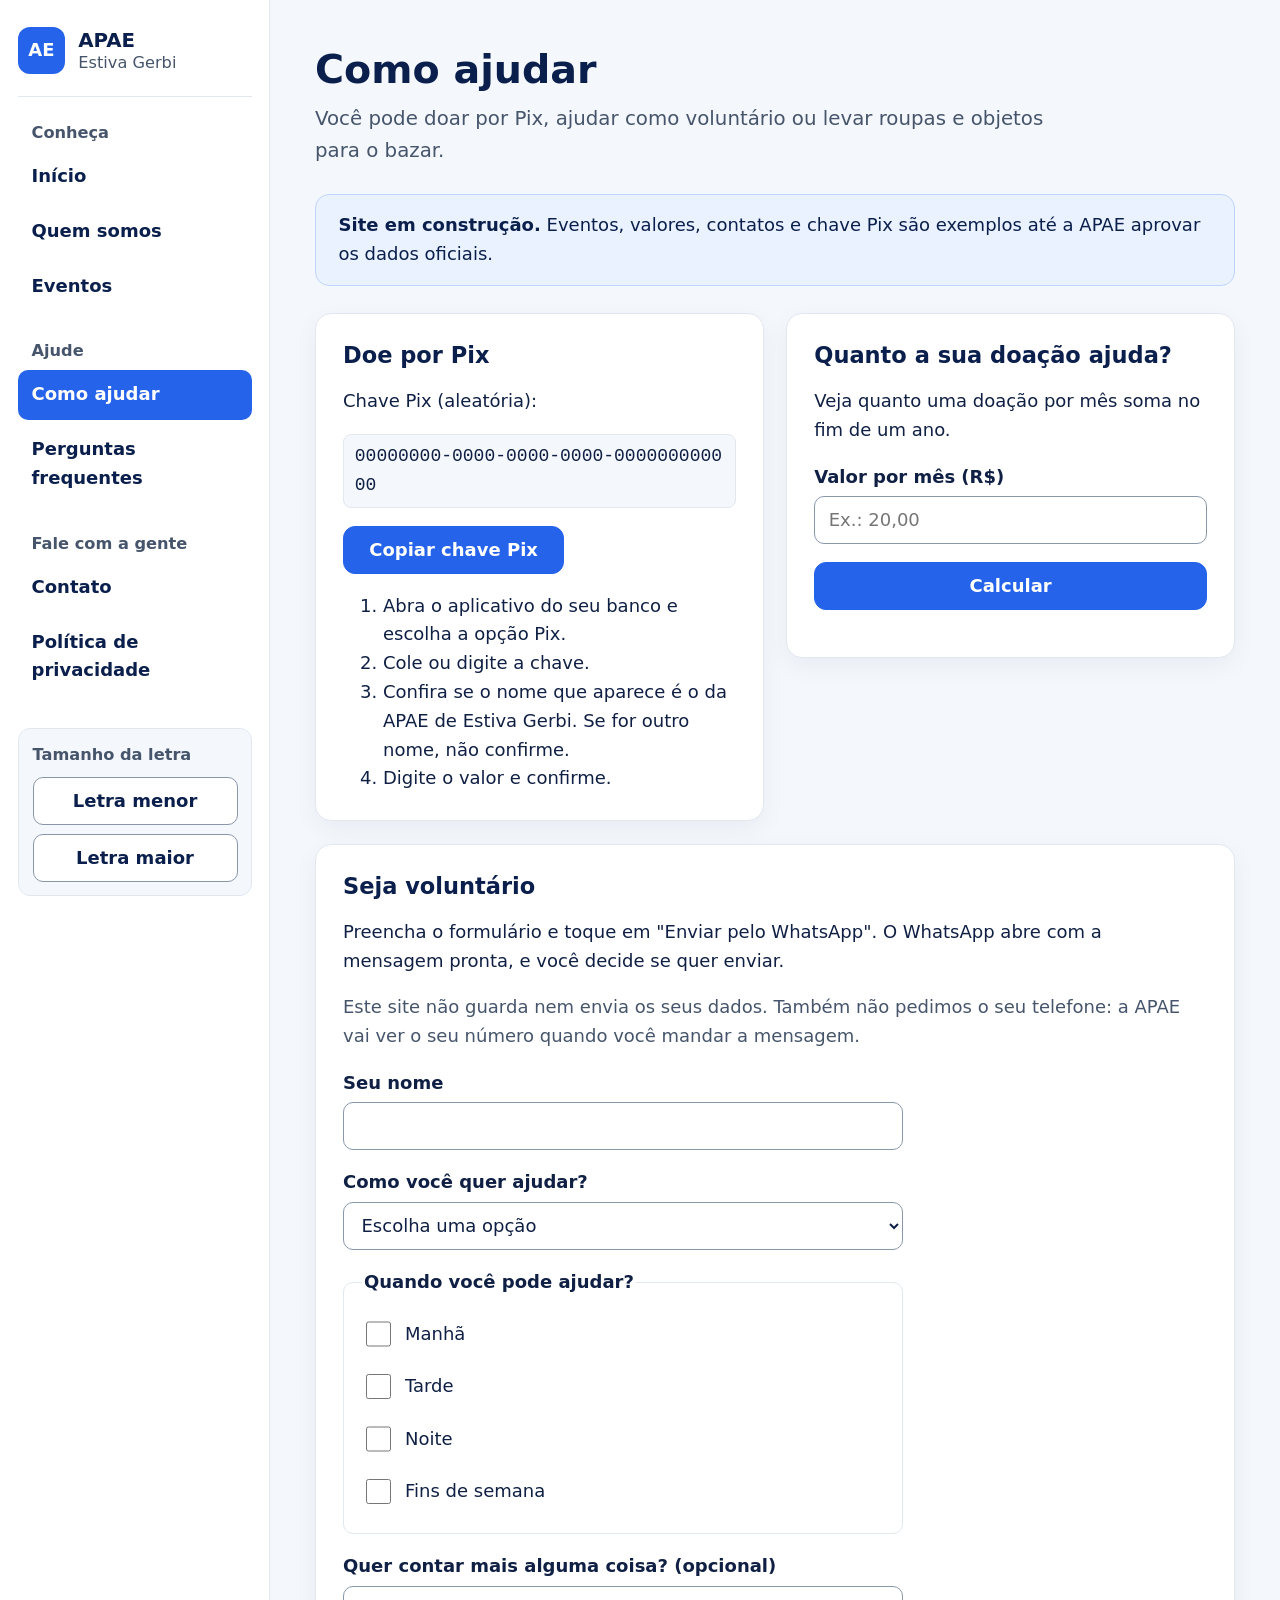
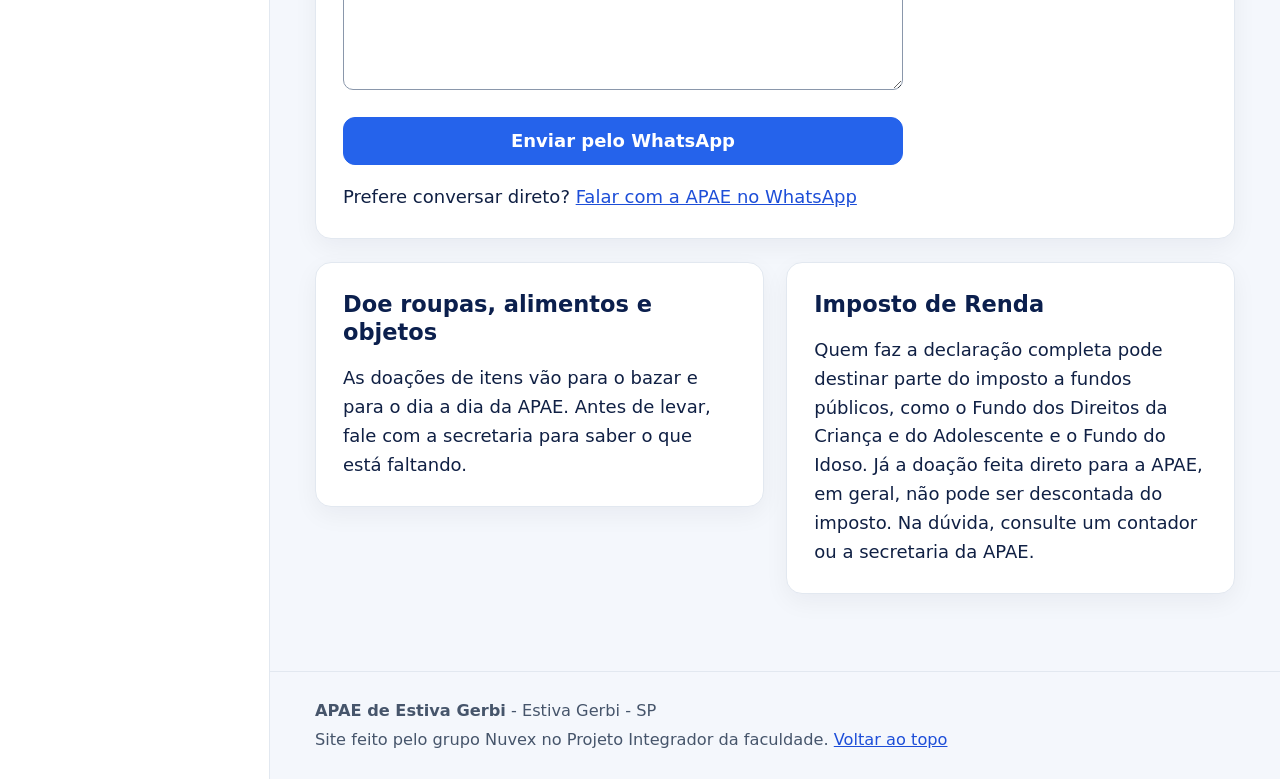
==== commit 45c53ea1: "fix: mantém os botões de letra na tela e tira a rolagem lateral no celular Também deixa os comentári" ====
--- a/como-ajudar.html
+++ b/como-ajudar.html
@@ -6,6 +6,7 @@
   <title>Como ajudar - APAE Estiva Gerbi</title>
   <meta name="description" content="Doe por Pix, seja voluntário ou doe itens para a APAE de Estiva Gerbi.">
   <link rel="stylesheet" href="css/estilo.css">
+  <link rel="icon" href="img/favicon.svg" type="image/svg+xml">
 </head>
 <body id="topo">
   <a class="pular" href="#conteudo">Pular para o conteúdo</a>
@@ -38,7 +39,7 @@
           <li><a href="privacidade.html">Política de privacidade</a></li>
         </ul>
 
-        <!-- Só aparece se o JavaScript estiver funcionando -->
+        <!-- aparece só com JS -->
         <div class="letra" id="controle-letra" hidden>
           <p>Tamanho da letra</p>
           <div>
@@ -59,8 +60,7 @@
         <div class="duas-colunas">
           <section class="cartao" id="pix">
             <h2>Doe por Pix</h2>
-            <!-- ATENÇÃO: colocar aqui só a chave oficial, passada pela APAE.
-                 Qualquer troca da chave deve passar por revisão de outra pessoa do grupo (Pull Request). -->
+            <!-- ATENÇÃO: só a chave oficial da APAE, e qualquer troca passa por revisão de alguém do grupo -->
             <p>Chave Pix (aleatória):</p>
             <p><code class="chave" id="chave-pix">00000000-0000-0000-0000-000000000000</code></p>
             <button type="button" class="botao" id="copiar-pix" hidden>Copiar chave Pix</button>
--- a/css/estilo.css
+++ b/css/estilo.css
@@ -1,7 +1,4 @@
-/* Estilo do site da APAE.
-   Layout com barra lateral clara, cartões e banner, em tons de azul.
-   Público com muitos idosos e pessoas que usam pouco a internet:
-   letra grande, bom contraste, nada em maiúsculas e áreas grandes para tocar. */
+/* Estilo do site da APAE Estiva Gerbi */
 
 :root {
   --azul: #2563eb;
@@ -23,7 +20,7 @@
   --largura-lateral: 270px;
 }
 
-/* Sem isso, display: flex/block do CSS ganharia do atributo hidden */
+/* senão o display: flex de alguns elementos ignora o hidden */
 [hidden] {
   display: none !important;
 }
@@ -32,8 +29,7 @@
   box-sizing: border-box;
 }
 
-/* 112,5% = 18px. Os botões "Letra maior" e "Letra menor" mudam esse valor
-   e tudo o que está em rem acompanha */
+/* 112,5% = 18px. Os botões de letra mudam esse valor */
 html {
   font-size: 112.5%;
 }
@@ -77,13 +73,13 @@
   color: var(--marinho);
 }
 
-/* Contorno para quem navega pelo teclado (Tab) */
+/* foco do teclado */
 :focus-visible {
   outline: 3px solid var(--azul);
   outline-offset: 2px;
 }
 
-/* Link "Pular para o conteúdo": fica escondido até receber o foco do teclado */
+/* "Pular para o conteúdo" só aparece com Tab */
 .pular {
   position: absolute;
   left: -9999px;
@@ -99,10 +95,9 @@
   border-radius: 8px;
 }
 
-/* ---------- Estrutura: barra lateral + área principal ---------- */
-
-/* O fundo branco do lado esquerdo (com a linha da borda) faz a barra lateral
-   "continuar" até o fim da página, mesmo quando o conteúdo é mais comprido que a tela */
+/* Estrutura */
+
+/* fundo branco na esquerda para a barra lateral ir até o fim da página */
 .app {
   display: flex;
   min-height: 100vh;
@@ -121,14 +116,14 @@
   padding: 1.5rem 1rem;
 }
 
-/* Só fica parada na tela se a tela for alta o bastante para mostrar
-   o menu inteiro. Em notebook com tela baixa, ela rola junto com a página,
-   para os botões de letra nunca ficarem escondidos. */
-@media (min-width: 901px) and (min-height: 860px) {
+/* barra parada só em tela alta (com a letra padrão o menu ocupa uns 866px).
+   Com letra maior ela ganha rolagem própria */
+@media (min-width: 901px) and (min-height: 880px) {
   .barra-lateral {
     position: sticky;
     top: 0;
     height: 100vh;
+    overflow-y: auto;
   }
 
   .letra {
@@ -150,7 +145,7 @@
   padding: 2.5rem 2.5rem 3rem;
 }
 
-/* ---------- Barra lateral ---------- */
+/* Barra lateral */
 
 .barra-topo {
   display: flex;
@@ -228,13 +223,13 @@
   background: var(--azul-claro);
 }
 
-/* Página atual: azul cheio, fácil de ver onde a pessoa está */
+/* página atual */
 .menu a[aria-current="page"] {
   color: #fff;
   background: var(--azul);
 }
 
-/* Caixa do tamanho da letra, no pé da barra lateral */
+/* tamanho da letra */
 .letra {
   margin-top: 1.5rem;
   padding: 0.75rem;
@@ -280,7 +275,7 @@
   cursor: default;
 }
 
-/* Ícone de três linhas do botão Menu, feito só com CSS */
+/* ícone de três linhas do Menu */
 .icone-menu {
   display: inline-block;
   width: 1.1rem;
@@ -291,9 +286,8 @@
   box-shadow: 0 -6px 0 currentColor, 0 6px 0 currentColor;
 }
 
-/* Telas menores: a barra lateral vira uma barra no topo,
-   e o menu abre e fecha no botão "Menu".
-   A classe .js só existe se o JavaScript rodou; sem JS o menu fica sempre aberto. */
+/* Celular e tablet: a barra lateral vai para o topo e o menu abre no botão.
+   .js vem do principal.js, então sem JS o menu fica aberto */
 @media (max-width: 900px) {
   .app {
     flex-direction: column;
@@ -342,7 +336,7 @@
   }
 }
 
-/* ---------- Topo das páginas ---------- */
+/* Topo das páginas */
 
 .resumo {
   max-width: 760px;
@@ -351,7 +345,6 @@
   color: var(--texto-suave);
 }
 
-/* Banner informativo (aviso de site em construção) */
 .banner {
   margin: 0 0 1.5rem;
   padding: 0.9rem 1.25rem;
@@ -361,7 +354,7 @@
   border-radius: 14px;
 }
 
-/* ---------- Atalhos da página inicial ---------- */
+/* Atalhos da página inicial */
 
 .atalhos {
   display: grid;
@@ -409,7 +402,7 @@
   border-color: var(--azul);
 }
 
-/* ---------- Botões ---------- */
+/* Botões */
 
 .botao {
   display: inline-block;
@@ -431,7 +424,7 @@
   background: var(--azul-escuro);
 }
 
-/* ---------- Cartões ---------- */
+/* Cartões */
 
 .cartao {
   margin-bottom: 1.25rem;
@@ -468,9 +461,10 @@
   margin: 0;
 }
 
+/* min() deixa a coluna encolher no celular, senão aparece rolagem lateral */
 .grade {
   display: grid;
-  grid-template-columns: repeat(auto-fit, minmax(16rem, 1fr));
+  grid-template-columns: repeat(auto-fit, minmax(min(16rem, 100%), 1fr));
   gap: 1.25rem;
 }
 
@@ -480,7 +474,7 @@
 
 .duas-colunas {
   display: grid;
-  grid-template-columns: repeat(auto-fit, minmax(20rem, 1fr));
+  grid-template-columns: repeat(auto-fit, minmax(min(20rem, 100%), 1fr));
   gap: 0 1.25rem;
   align-items: start;
 }
@@ -493,7 +487,7 @@
   margin-top: 1.5rem;
 }
 
-/* Selos de situação: só para estados (recebendo doações, meta atingida, em breve) */
+/* selos dos eventos */
 .selo {
   display: inline-block;
   padding: 0.15rem 0.75rem;
@@ -514,7 +508,7 @@
   background: #eef1f6;
 }
 
-/* ---------- Eventos e barra de meta ---------- */
+/* Eventos e barra de meta */
 
 .evento-data {
   margin: 0 0 0.5rem;
@@ -549,7 +543,7 @@
   overflow: hidden;
 }
 
-/* A barra precisa de regras separadas para Chrome/Edge (webkit) e Firefox (moz) */
+/* Chrome/Edge usam -webkit e o Firefox usa -moz */
 .meta progress::-webkit-progress-bar {
   background: #d5deeb;
 }
@@ -581,7 +575,7 @@
   color: var(--verde);
 }
 
-/* ---------- Como ajudar ---------- */
+/* Como ajudar */
 
 .chave {
   display: inline-block;
@@ -599,6 +593,10 @@
   color: var(--verde);
 }
 
+.aviso-erro {
+  color: var(--vermelho);
+}
+
 .resultado {
   font-size: 1.1rem;
   font-weight: bold;
@@ -609,7 +607,7 @@
   color: var(--texto-suave);
 }
 
-/* ---------- Formulários ---------- */
+/* Formulários */
 
 .formulario {
   display: grid;
@@ -646,7 +644,7 @@
   border-radius: 10px;
 }
 
-/* Caixas de marcar grandes e com o texto clicável */
+/* caixas de marcar maiores */
 .campo .opcao {
   display: flex;
   align-items: center;
@@ -675,7 +673,7 @@
   display: none;
 }
 
-/* ---------- Perguntas frequentes ---------- */
+/* Perguntas frequentes */
 
 .lista-perguntas {
   padding: 0.5rem 1.5rem;
@@ -700,7 +698,7 @@
   margin: 0 0 1rem;
 }
 
-/* ---------- Contato ---------- */
+/* Contato */
 
 .contatos dt {
   margin-top: 0.75rem;
@@ -711,7 +709,7 @@
   margin: 0;
 }
 
-/* ---------- Rodapé ---------- */
+/* Rodapé */
 
 .rodape {
   padding: 1.25rem 2.5rem;
